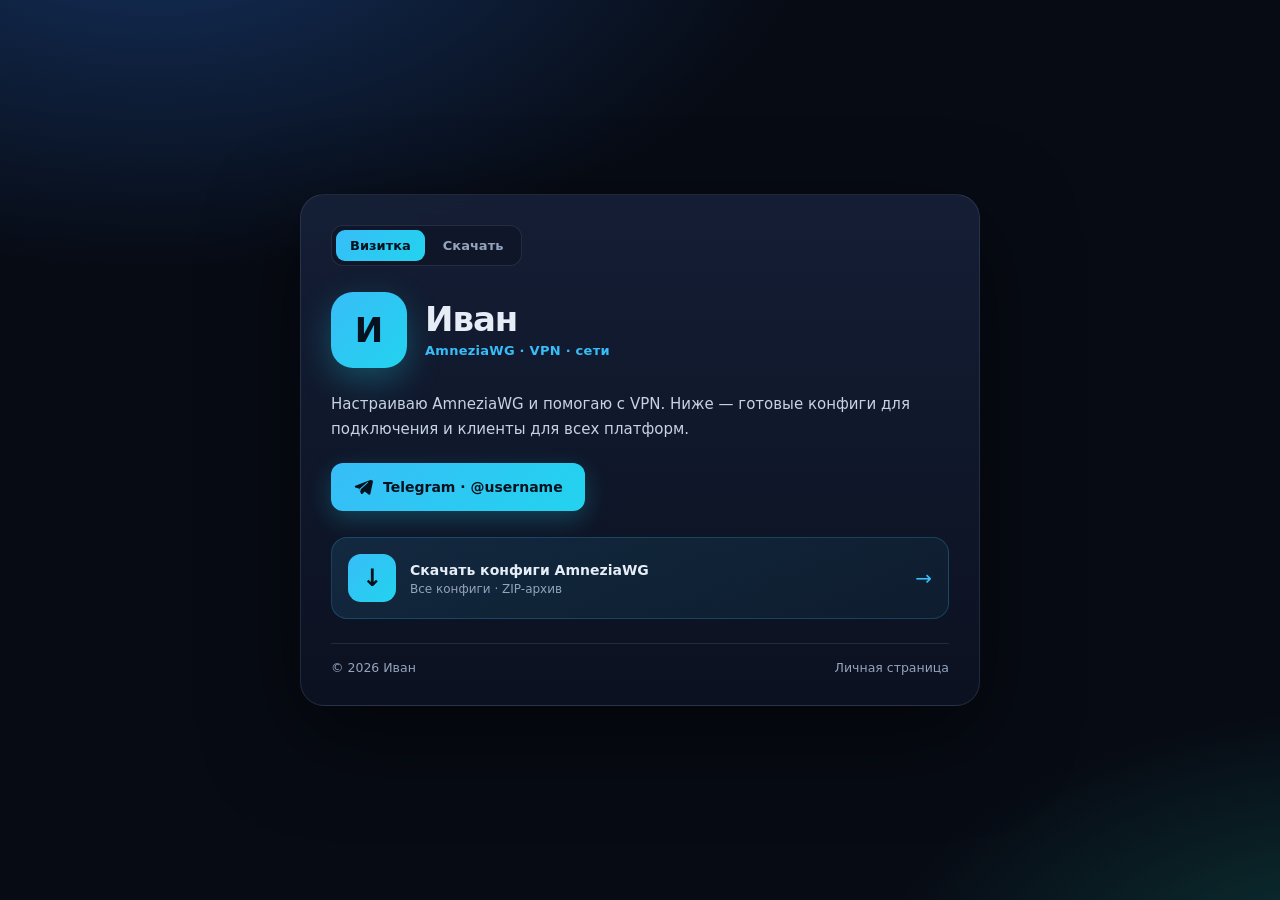
==== index.html @ 909b22ba "Add files via upload" ====
<!doctype html>
<html lang="ru">
<head>
<meta charset="utf-8">
<meta name="viewport" content="width=device-width, initial-scale=1">
<meta name="color-scheme" content="dark">
<title>Иван — личная страница</title>
<style>
  :root {
    --bg: #070b14;
    --line: rgba(148, 163, 184, 0.16);
    --text: #e6edf7;
    --muted: #93a4bd;
    --accent: #38bdf8;
    --accent-2: #22d3ee;
  }
  * { box-sizing: border-box; }
  html, body { height: 100%; }
  body {
    margin: 0;
    min-height: 100%;
    display: grid;
    grid-template-columns: minmax(0, 1fr);
    place-items: center;
    padding: 24px;
    color: var(--text);
    font-family: "Segoe UI", system-ui, -apple-system, "Helvetica Neue", Arial, sans-serif;
    background:
      radial-gradient(1100px 600px at 12% -10%, #14305c 0%, transparent 60%),
      radial-gradient(900px 520px at 108% 112%, #0d3b3b 0%, transparent 58%),
      var(--bg);
  }
  .card {
    width: 100%;
    max-width: 680px;
    padding: 30px;
    border: 1px solid var(--line);
    border-radius: 24px;
    background: linear-gradient(180deg, rgba(22, 32, 56, 0.92), rgba(12, 18, 33, 0.95));
    box-shadow: 0 30px 90px rgba(0, 0, 0, 0.55);
    backdrop-filter: blur(14px);
    animation: rise .45s ease both;
  }
  @keyframes rise {
    from { opacity: 0; transform: translateY(14px); }
    to { opacity: 1; transform: translateY(0); }
  }

  .tabs {
    display: flex;
    gap: 4px;
    width: fit-content;
    margin-bottom: 26px;
    padding: 4px;
    border: 1px solid var(--line);
    border-radius: 12px;
    background: rgba(8, 13, 25, 0.35);
  }
  .tabs a {
    padding: 8px 14px;
    border-radius: 9px;
    color: var(--muted);
    font-size: 13px;
    font-weight: 600;
    text-decoration: none;
    transition: color .15s, background .15s;
  }
  .tabs a:hover:not(.active) { color: var(--text); background: rgba(148, 163, 184, 0.08); }
  .tabs a.active {
    color: #04121f;
    background: linear-gradient(135deg, var(--accent), var(--accent-2));
  }

  .profile { display: flex; align-items: center; gap: 18px; }
  .avatar {
    flex: none;
    width: 76px; height: 76px;
    display: grid; place-items: center;
    border-radius: 22px;
    font-size: 34px;
    font-weight: 800;
    color: #06121f;
    background: linear-gradient(135deg, var(--accent), var(--accent-2));
    box-shadow: 0 12px 34px rgba(34, 211, 238, 0.28);
  }
  h1 {
    margin: 0 0 5px;
    font-size: clamp(26px, 5vw, 34px);
    line-height: 1.1;
    letter-spacing: -0.03em;
  }
  .role { margin: 0; color: var(--accent); font-size: 13px; font-weight: 600; letter-spacing: .02em; }
  .about {
    margin: 24px 0 0;
    color: #c7d3e3;
    font-size: 15px;
    line-height: 1.65;
  }
  .actions { margin-top: 22px; }
  .btn {
    display: inline-flex;
    align-items: center;
    justify-content: center;
    gap: 10px;
    border-radius: 12px;
    padding: 14px 22px;
    font: inherit;
    font-size: 14px;
    font-weight: 650;
    text-decoration: none;
    transition: filter .15s, transform .15s;
  }
  .btn.primary {
    color: #04121f;
    background: linear-gradient(135deg, var(--accent), var(--accent-2));
    box-shadow: 0 8px 24px rgba(34, 211, 238, 0.24);
  }
  .btn.primary:hover { filter: brightness(1.08); transform: translateY(-1px); }
  .btn svg { flex: none; }

  .download-card {
    display: flex;
    align-items: center;
    gap: 14px;
    margin-top: 26px;
    padding: 16px;
    border: 1px solid rgba(56, 189, 248, 0.22);
    border-radius: 16px;
    background: linear-gradient(135deg, rgba(56, 189, 248, 0.12), rgba(34, 211, 238, 0.05));
    color: inherit;
    text-decoration: none;
    transition: border-color .15s, transform .15s, background .15s;
  }
  .download-card:hover {
    border-color: rgba(56, 189, 248, 0.45);
    background: linear-gradient(135deg, rgba(56, 189, 248, 0.18), rgba(34, 211, 238, 0.07));
    transform: translateY(-1px);
  }
  .download-icon {
    flex: none;
    width: 48px; height: 48px;
    display: grid; place-items: center;
    border-radius: 13px;
    color: #04121f;
    font-size: 24px;
    font-weight: 800;
    background: linear-gradient(135deg, var(--accent), var(--accent-2));
  }
  .download-text { flex: 1; min-width: 0; display: flex; flex-direction: column; gap: 3px; }
  .download-text b { font-size: 14px; line-height: 1.3; }
  .download-text span { font-size: 12px; color: var(--muted); }
  .download-arrow { flex: none; color: var(--accent); font-size: 20px; }

  footer {
    display: flex;
    flex-wrap: wrap;
    gap: 6px 10px;
    align-items: center;
    justify-content: space-between;
    margin-top: 24px;
    padding-top: 16px;
    border-top: 1px solid var(--line);
    font-size: 12.5px;
    color: var(--muted);
  }

  @media (max-width: 560px) {
    body { padding: 12px; align-items: start; }
    .card { padding: 22px 18px; border-radius: 20px; margin: 8px 0; }
    .tabs { width: 100%; }
    .tabs a { flex: 1; text-align: center; }
    .profile { gap: 14px; }
    .avatar { width: 62px; height: 62px; font-size: 27px; border-radius: 18px; }
    .about { margin-top: 20px; font-size: 14px; }
    .btn { width: 100%; }
    .download-card { padding: 14px; gap: 11px; }
    .download-icon { width: 42px; height: 42px; font-size: 21px; border-radius: 11px; }
    footer { justify-content: center; text-align: center; }
  }
</style>
</head>
<body>
<main class="card">
  <!-- ЗАМЕНИТЕ: имя, описание, @username и ссылку https://t.me/username -->
  <nav class="tabs" aria-label="Разделы сайта">
    <a href="index.html" class="active" aria-current="page">Визитка</a>
    <a href="download.html">Скачать</a>
  </nav>

  <header class="profile">
    <div class="avatar" aria-hidden="true">И</div>
    <div>
      <h1>Иван</h1>
      <p class="role">AmneziaWG · VPN · сети</p>
    </div>
  </header>

  <p class="about">
    Настраиваю AmneziaWG и помогаю с VPN. Ниже — готовые конфиги для подключения
    и клиенты для всех платформ.
  </p>

  <div class="actions">
    <a class="btn primary" href="https://t.me/username" target="_blank" rel="noopener">
      <svg width="20" height="20" viewBox="0 0 24 24" fill="currentColor" aria-hidden="true">
        <path d="M21.6 3.4 2.9 10.6c-1 .4-1 1.8.1 2.1l4.7 1.4 1.8 5.6c.3.9 1.4 1.1 2 .4l2.5-2.6 4.8 3.5c.8.6 1.9.1 2.1-.8l3-14.6c.2-1.1-.9-1.9-1.9-1.5Zm-3.2 3.2-8.8 7.9c-.3.3-.5.7-.5 1.1l-.3 2.6-1.2-3.8 9.4-8.2c.5-.4 1.2.2.8.7l-.4.5Z"/>
      </svg>
      Telegram · @username
    </a>
  </div>

  <a class="download-card" href="download.html">
    <span class="download-icon" aria-hidden="true">↓</span>
    <span class="download-text">
      <b>Скачать конфиги AmneziaWG</b>
      <span>Все конфиги · ZIP-архив</span>
    </span>
    <span class="download-arrow" aria-hidden="true">→</span>
  </a>

  <footer>
    <span>© 2026 Иван</span>
    <span>Личная страница</span>
  </footer>
</main>
</body>
</html>
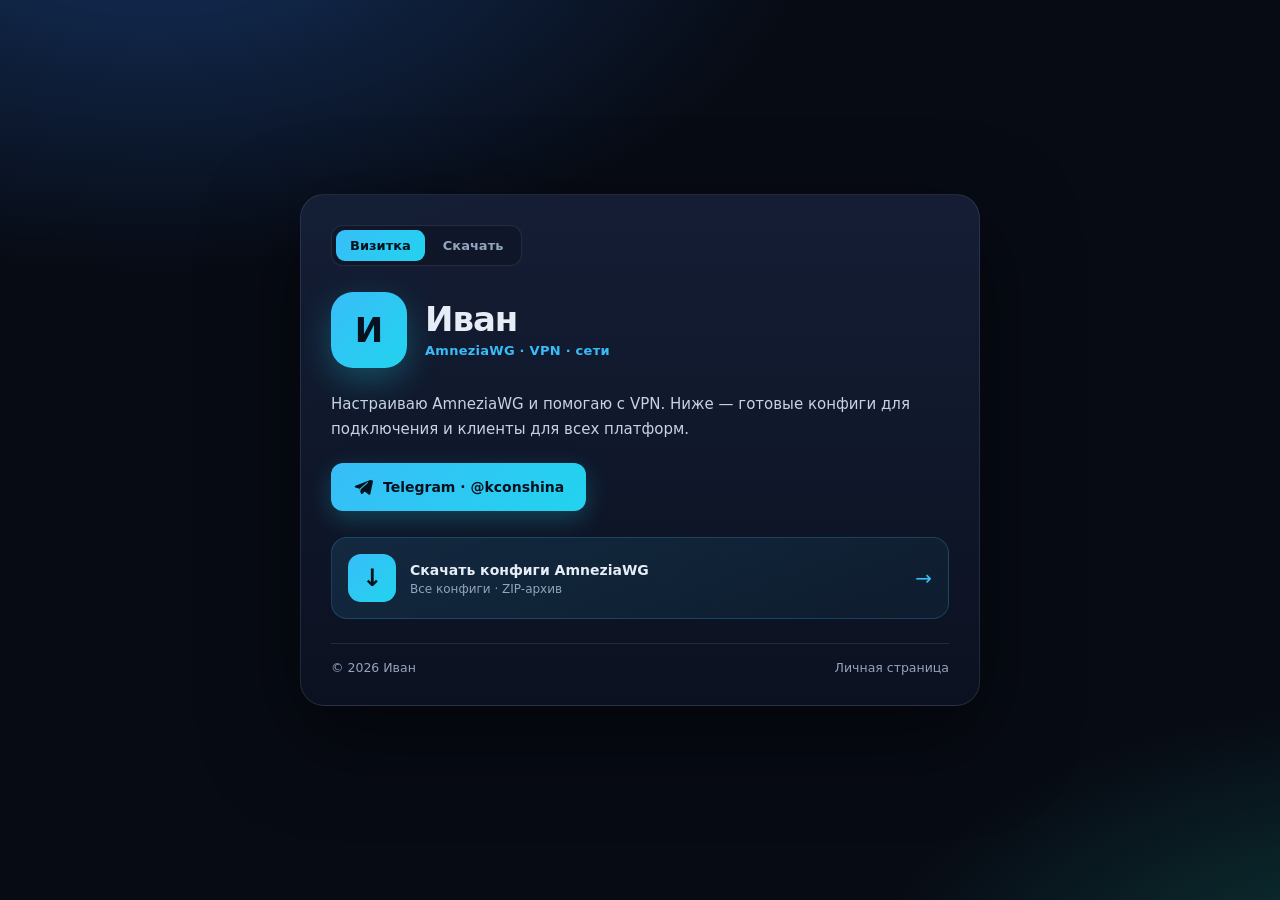
==== commit 3b247bd6: "index.html" ====
--- a/index.html
+++ b/index.html
@@ -205,7 +205,7 @@
       <svg width="20" height="20" viewBox="0 0 24 24" fill="currentColor" aria-hidden="true">
         <path d="M21.6 3.4 2.9 10.6c-1 .4-1 1.8.1 2.1l4.7 1.4 1.8 5.6c.3.9 1.4 1.1 2 .4l2.5-2.6 4.8 3.5c.8.6 1.9.1 2.1-.8l3-14.6c.2-1.1-.9-1.9-1.9-1.5Zm-3.2 3.2-8.8 7.9c-.3.3-.5.7-.5 1.1l-.3 2.6-1.2-3.8 9.4-8.2c.5-.4 1.2.2.8.7l-.4.5Z"/>
       </svg>
-      Telegram · @username
+      Telegram · @kconshina
     </a>
   </div>
 
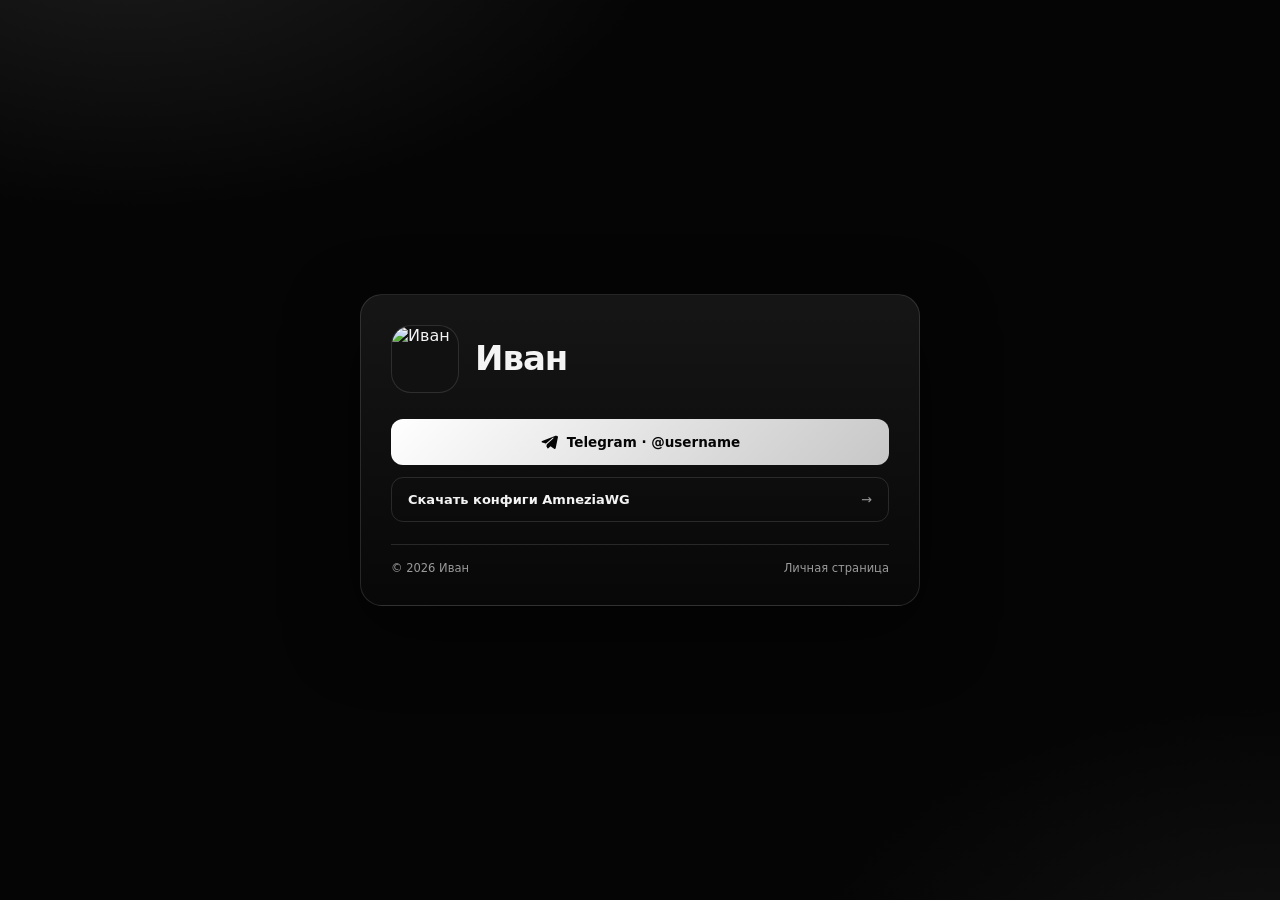
==== commit b41ab1e3: "Add files via upload" ====
--- a/index.html
+++ b/index.html
@@ -4,224 +4,138 @@
 <meta charset="utf-8">
 <meta name="viewport" content="width=device-width, initial-scale=1">
 <meta name="color-scheme" content="dark">
-<title>Иван — личная страница</title>
+<title>Иван — визитка</title>
 <style>
   :root {
-    --bg: #070b14;
-    --line: rgba(148, 163, 184, 0.16);
-    --text: #e6edf7;
-    --muted: #93a4bd;
-    --accent: #38bdf8;
-    --accent-2: #22d3ee;
+    --bg: #050505;
+    --line: rgba(255, 255, 255, 0.12);
+    --text: #f4f4f4;
+    --muted: #9a9a9a;
   }
   * { box-sizing: border-box; }
-  html, body { height: 100%; }
+  html, body { min-height: 100%; }
   body {
     margin: 0;
-    min-height: 100%;
-    display: grid;
-    grid-template-columns: minmax(0, 1fr);
-    place-items: center;
-    padding: 24px;
+    min-height: 100vh;
+    display: flex;
+    align-items: center;
+    justify-content: center;
+    padding: 24px 18px;
     color: var(--text);
     font-family: "Segoe UI", system-ui, -apple-system, "Helvetica Neue", Arial, sans-serif;
     background:
-      radial-gradient(1100px 600px at 12% -10%, #14305c 0%, transparent 60%),
-      radial-gradient(900px 520px at 108% 112%, #0d3b3b 0%, transparent 58%),
+      radial-gradient(900px 500px at 10% -10%, #1d1d1d 0%, transparent 60%),
+      radial-gradient(800px 480px at 100% 110%, #121212 0%, transparent 60%),
       var(--bg);
+    -webkit-font-smoothing: antialiased;
   }
+  .wrap { width: 100%; max-width: 560px; margin: 0 auto; }
+
   .card {
-    width: 100%;
-    max-width: 680px;
     padding: 30px;
     border: 1px solid var(--line);
-    border-radius: 24px;
-    background: linear-gradient(180deg, rgba(22, 32, 56, 0.92), rgba(12, 18, 33, 0.95));
-    box-shadow: 0 30px 90px rgba(0, 0, 0, 0.55);
-    backdrop-filter: blur(14px);
-    animation: rise .45s ease both;
-  }
-  @keyframes rise {
-    from { opacity: 0; transform: translateY(14px); }
-    to { opacity: 1; transform: translateY(0); }
+    border-radius: 22px;
+    background: linear-gradient(180deg, rgba(24, 24, 24, 0.9), rgba(8, 8, 8, 0.94));
+    box-shadow: 0 24px 70px rgba(0, 0, 0, 0.55);
   }
 
-  .tabs {
-    display: flex;
-    gap: 4px;
-    width: fit-content;
-    margin-bottom: 26px;
-    padding: 4px;
-    border: 1px solid var(--line);
-    border-radius: 12px;
-    background: rgba(8, 13, 25, 0.35);
-  }
-  .tabs a {
-    padding: 8px 14px;
-    border-radius: 9px;
-    color: var(--muted);
-    font-size: 13px;
-    font-weight: 600;
-    text-decoration: none;
-    transition: color .15s, background .15s;
-  }
-  .tabs a:hover:not(.active) { color: var(--text); background: rgba(148, 163, 184, 0.08); }
-  .tabs a.active {
-    color: #04121f;
-    background: linear-gradient(135deg, var(--accent), var(--accent-2));
-  }
-
-  .profile { display: flex; align-items: center; gap: 18px; }
+  .profile { display: flex; align-items: center; gap: 16px; }
   .avatar {
     flex: none;
-    width: 76px; height: 76px;
-    display: grid; place-items: center;
-    border-radius: 22px;
-    font-size: 34px;
-    font-weight: 800;
-    color: #06121f;
-    background: linear-gradient(135deg, var(--accent), var(--accent-2));
-    box-shadow: 0 12px 34px rgba(34, 211, 238, 0.28);
+    width: 68px; height: 68px;
+    display: block;
+    object-fit: cover;
+    object-position: center;
+    border: 1px solid var(--line);
+    border-radius: 20px;
+    background: #111;
   }
-  h1 {
-    margin: 0 0 5px;
-    font-size: clamp(26px, 5vw, 34px);
-    line-height: 1.1;
-    letter-spacing: -0.03em;
-  }
-  .role { margin: 0; color: var(--accent); font-size: 13px; font-weight: 600; letter-spacing: .02em; }
-  .about {
-    margin: 24px 0 0;
-    color: #c7d3e3;
-    font-size: 15px;
-    line-height: 1.65;
-  }
-  .actions { margin-top: 22px; }
+  h1 { margin: 0; font-size: clamp(26px, 6vw, 34px); line-height: 1.1; letter-spacing: -0.03em; }
+
   .btn {
     display: inline-flex;
     align-items: center;
     justify-content: center;
-    gap: 10px;
+    gap: 9px;
+    width: 100%;
+    min-height: 46px;
+    margin-top: 26px;
+    padding: 12px 20px;
     border-radius: 12px;
-    padding: 14px 22px;
+    color: #050505;
     font: inherit;
-    font-size: 14px;
+    font-size: 13.5px;
     font-weight: 650;
     text-decoration: none;
+    background: linear-gradient(135deg, #ffffff, #c7c7c7);
     transition: filter .15s, transform .15s;
   }
-  .btn.primary {
-    color: #04121f;
-    background: linear-gradient(135deg, var(--accent), var(--accent-2));
-    box-shadow: 0 8px 24px rgba(34, 211, 238, 0.24);
-  }
-  .btn.primary:hover { filter: brightness(1.08); transform: translateY(-1px); }
+  .btn:hover { filter: brightness(1.06); transform: translateY(-1px); }
   .btn svg { flex: none; }
 
-  .download-card {
+  .download-link {
     display: flex;
     align-items: center;
-    gap: 14px;
-    margin-top: 26px;
-    padding: 16px;
-    border: 1px solid rgba(56, 189, 248, 0.22);
-    border-radius: 16px;
-    background: linear-gradient(135deg, rgba(56, 189, 248, 0.12), rgba(34, 211, 238, 0.05));
-    color: inherit;
+    justify-content: space-between;
+    gap: 12px;
+    margin-top: 12px;
+    padding: 14px 16px;
+    border: 1px solid var(--line);
+    border-radius: 12px;
+    color: var(--text);
+    font-size: 13px;
+    font-weight: 600;
     text-decoration: none;
-    transition: border-color .15s, transform .15s, background .15s;
   }
-  .download-card:hover {
-    border-color: rgba(56, 189, 248, 0.45);
-    background: linear-gradient(135deg, rgba(56, 189, 248, 0.18), rgba(34, 211, 238, 0.07));
-    transform: translateY(-1px);
-  }
-  .download-icon {
-    flex: none;
-    width: 48px; height: 48px;
-    display: grid; place-items: center;
-    border-radius: 13px;
-    color: #04121f;
-    font-size: 24px;
-    font-weight: 800;
-    background: linear-gradient(135deg, var(--accent), var(--accent-2));
-  }
-  .download-text { flex: 1; min-width: 0; display: flex; flex-direction: column; gap: 3px; }
-  .download-text b { font-size: 14px; line-height: 1.3; }
-  .download-text span { font-size: 12px; color: var(--muted); }
-  .download-arrow { flex: none; color: var(--accent); font-size: 20px; }
+  .download-link:hover { background: rgba(255, 255, 255, 0.05); }
+  .download-link span:last-child { color: var(--muted); font-weight: 400; }
 
   footer {
     display: flex;
     flex-wrap: wrap;
-    gap: 6px 10px;
-    align-items: center;
+    gap: 6px 12px;
     justify-content: space-between;
-    margin-top: 24px;
+    margin-top: 22px;
     padding-top: 16px;
     border-top: 1px solid var(--line);
-    font-size: 12.5px;
+    font-size: 11.5px;
     color: var(--muted);
   }
 
   @media (max-width: 560px) {
-    body { padding: 12px; align-items: start; }
-    .card { padding: 22px 18px; border-radius: 20px; margin: 8px 0; }
-    .tabs { width: 100%; }
-    .tabs a { flex: 1; text-align: center; }
-    .profile { gap: 14px; }
-    .avatar { width: 62px; height: 62px; font-size: 27px; border-radius: 18px; }
-    .about { margin-top: 20px; font-size: 14px; }
-    .btn { width: 100%; }
-    .download-card { padding: 14px; gap: 11px; }
-    .download-icon { width: 42px; height: 42px; font-size: 21px; border-radius: 11px; }
+    body { padding: 14px 12px; align-items: flex-start; }
+    .card { padding: 24px 18px; border-radius: 18px; }
+    .avatar { width: 58px; height: 58px; border-radius: 17px; }
     footer { justify-content: center; text-align: center; }
   }
 </style>
 </head>
 <body>
-<main class="card">
-  <!-- ЗАМЕНИТЕ: имя, описание, @username и ссылку https://t.me/username -->
-  <nav class="tabs" aria-label="Разделы сайта">
-    <a href="index.html" class="active" aria-current="page">Визитка</a>
-    <a href="download.html">Скачать</a>
-  </nav>
+<div class="wrap">
+  <main class="card">
+    <!-- ЗАМЕНИТЕ: имя, @username и ссылку https://t.me/ваш_ник -->
+    <header class="profile">
+      <img class="avatar" src="avatar.jpg" alt="Иван">
+      <h1>Иван</h1>
+    </header>
 
-  <header class="profile">
-    <div class="avatar" aria-hidden="true">И</div>
-    <div>
-      <h1>Иван</h1>
-      <p class="role">AmneziaWG · VPN · сети</p>
-    </div>
-  </header>
-
-  <p class="about">
-    Настраиваю AmneziaWG и помогаю с VPN. Ниже — готовые конфиги для подключения
-    и клиенты для всех платформ.
-  </p>
-
-  <div class="actions">
-    <a class="btn primary" href="https://t.me/username" target="_blank" rel="noopener">
-      <svg width="20" height="20" viewBox="0 0 24 24" fill="currentColor" aria-hidden="true">
+    <a class="btn" href="https://t.me/" target="_blank" rel="noopener">
+      <svg width="18" height="18" viewBox="0 0 24 24" fill="currentColor" aria-hidden="true">
         <path d="M21.6 3.4 2.9 10.6c-1 .4-1 1.8.1 2.1l4.7 1.4 1.8 5.6c.3.9 1.4 1.1 2 .4l2.5-2.6 4.8 3.5c.8.6 1.9.1 2.1-.8l3-14.6c.2-1.1-.9-1.9-1.9-1.5Zm-3.2 3.2-8.8 7.9c-.3.3-.5.7-.5 1.1l-.3 2.6-1.2-3.8 9.4-8.2c.5-.4 1.2.2.8.7l-.4.5Z"/>
       </svg>
-      Telegram · @kconshina
+      Telegram · @username
     </a>
-  </div>
 
-  <a class="download-card" href="download.html">
-    <span class="download-icon" aria-hidden="true">↓</span>
-    <span class="download-text">
-      <b>Скачать конфиги AmneziaWG</b>
-      <span>Все конфиги · ZIP-архив</span>
-    </span>
-    <span class="download-arrow" aria-hidden="true">→</span>
-  </a>
+    <a class="download-link" href="download.html">
+      <span>Скачать конфиги AmneziaWG</span>
+      <span>→</span>
+    </a>
 
-  <footer>
-    <span>© 2026 Иван</span>
-    <span>Личная страница</span>
-  </footer>
-</main>
+    <footer>
+      <span>© 2026 Иван</span>
+      <span>Личная страница</span>
+    </footer>
+  </main>
+</div>
 </body>
 </html>
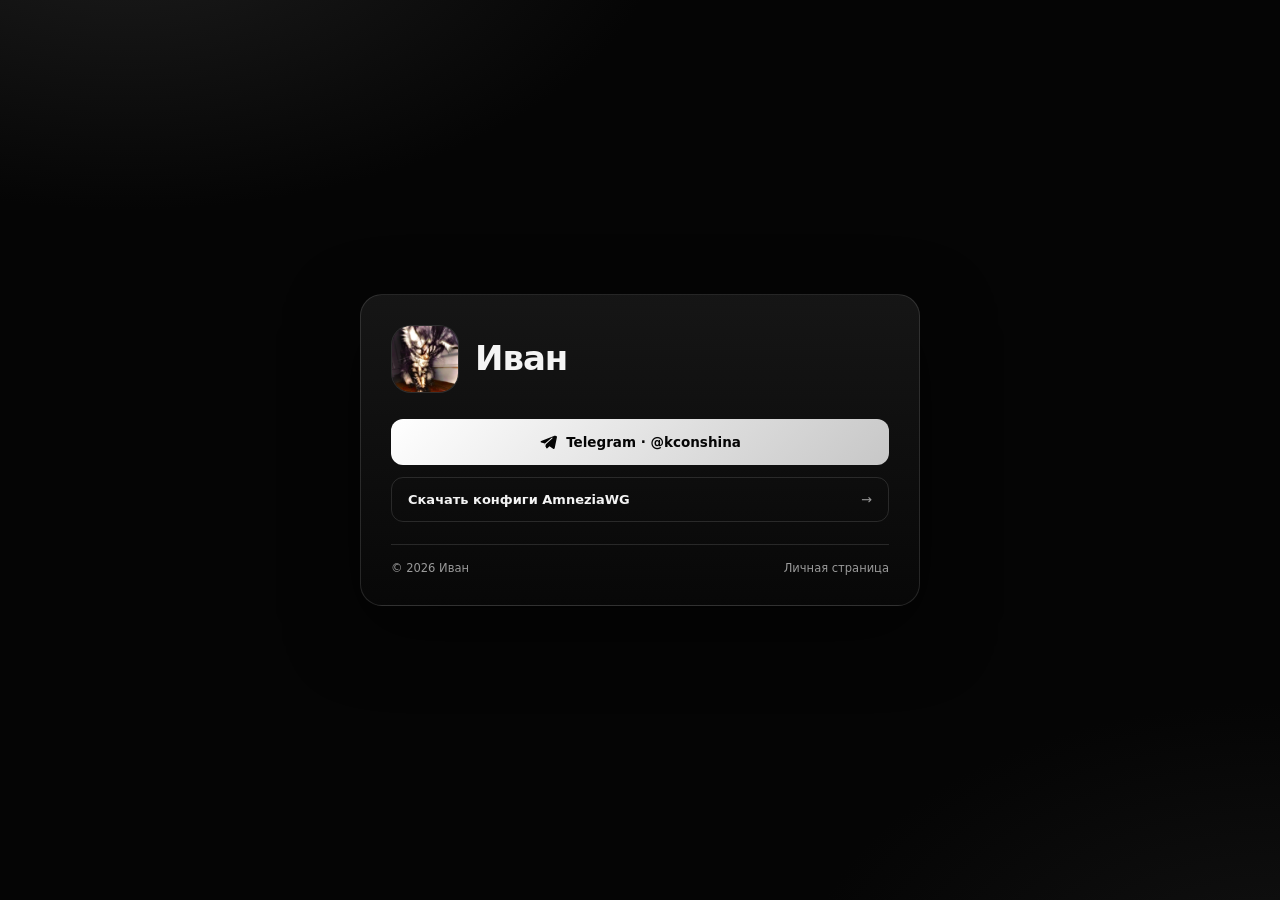
==== commit d4d683d1: "Update index.html" ====
--- a/index.html
+++ b/index.html
@@ -123,7 +123,7 @@
       <svg width="18" height="18" viewBox="0 0 24 24" fill="currentColor" aria-hidden="true">
         <path d="M21.6 3.4 2.9 10.6c-1 .4-1 1.8.1 2.1l4.7 1.4 1.8 5.6c.3.9 1.4 1.1 2 .4l2.5-2.6 4.8 3.5c.8.6 1.9.1 2.1-.8l3-14.6c.2-1.1-.9-1.9-1.9-1.5Zm-3.2 3.2-8.8 7.9c-.3.3-.5.7-.5 1.1l-.3 2.6-1.2-3.8 9.4-8.2c.5-.4 1.2.2.8.7l-.4.5Z"/>
       </svg>
-      Telegram · @username
+      Telegram · @kconshina
     </a>
 
     <a class="download-link" href="download.html">
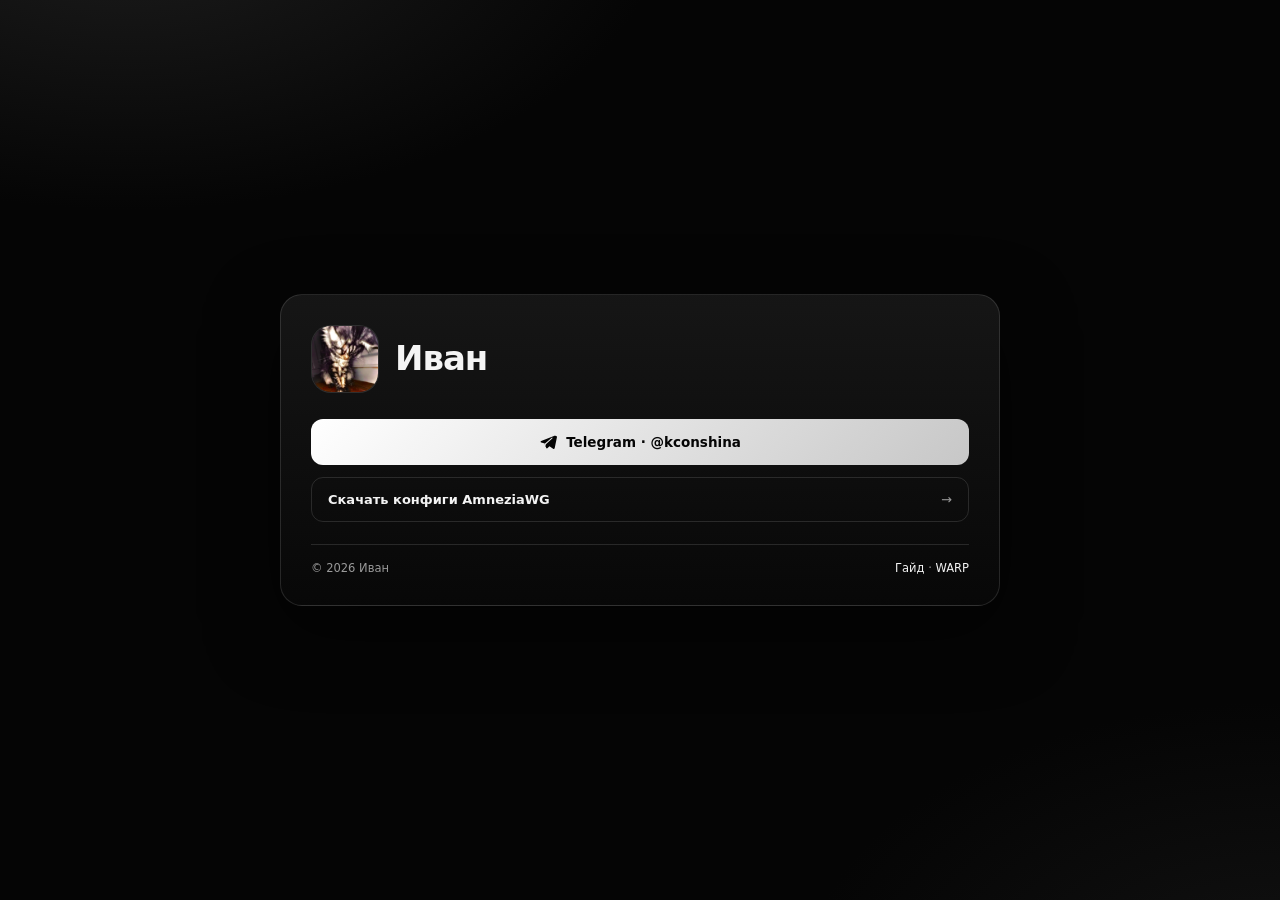
==== commit a61806db: "Add files via upload" ====
--- a/index.html
+++ b/index.html
@@ -29,7 +29,7 @@
       var(--bg);
     -webkit-font-smoothing: antialiased;
   }
-  .wrap { width: 100%; max-width: 560px; margin: 0 auto; }
+  .wrap { width: 100%; max-width: 720px; margin: 0 auto; }
 
   .card {
     padding: 30px;
@@ -101,6 +101,8 @@
     font-size: 11.5px;
     color: var(--muted);
   }
+  footer a { color: var(--text); text-decoration: none; }
+  footer a:hover { text-decoration: underline; }
 
   @media (max-width: 560px) {
     body { padding: 14px 12px; align-items: flex-start; }
@@ -112,14 +114,15 @@
 </head>
 <body>
 <div class="wrap">
+
   <main class="card">
-    <!-- ЗАМЕНИТЕ: имя, @username и ссылку https://t.me/ваш_ник -->
+    <!-- ЗАМЕНИТЕ: имя и ссылку https://t.me/kconshina при необходимости -->
     <header class="profile">
       <img class="avatar" src="avatar.jpg" alt="Иван">
       <h1>Иван</h1>
     </header>
 
-    <a class="btn" href="https://t.me/" target="_blank" rel="noopener">
+    <a class="btn" href="https://t.me/kconshina" target="_blank" rel="noopener">
       <svg width="18" height="18" viewBox="0 0 24 24" fill="currentColor" aria-hidden="true">
         <path d="M21.6 3.4 2.9 10.6c-1 .4-1 1.8.1 2.1l4.7 1.4 1.8 5.6c.3.9 1.4 1.1 2 .4l2.5-2.6 4.8 3.5c.8.6 1.9.1 2.1-.8l3-14.6c.2-1.1-.9-1.9-1.9-1.5Zm-3.2 3.2-8.8 7.9c-.3.3-.5.7-.5 1.1l-.3 2.6-1.2-3.8 9.4-8.2c.5-.4 1.2.2.8.7l-.4.5Z"/>
       </svg>
@@ -133,9 +136,10 @@
 
     <footer>
       <span>© 2026 Иван</span>
-      <span>Личная страница</span>
+      <span><a href="guide.html">Гайд</a> · <a href="warp.html">WARP</a></span>
     </footer>
   </main>
+
 </div>
 </body>
 </html>
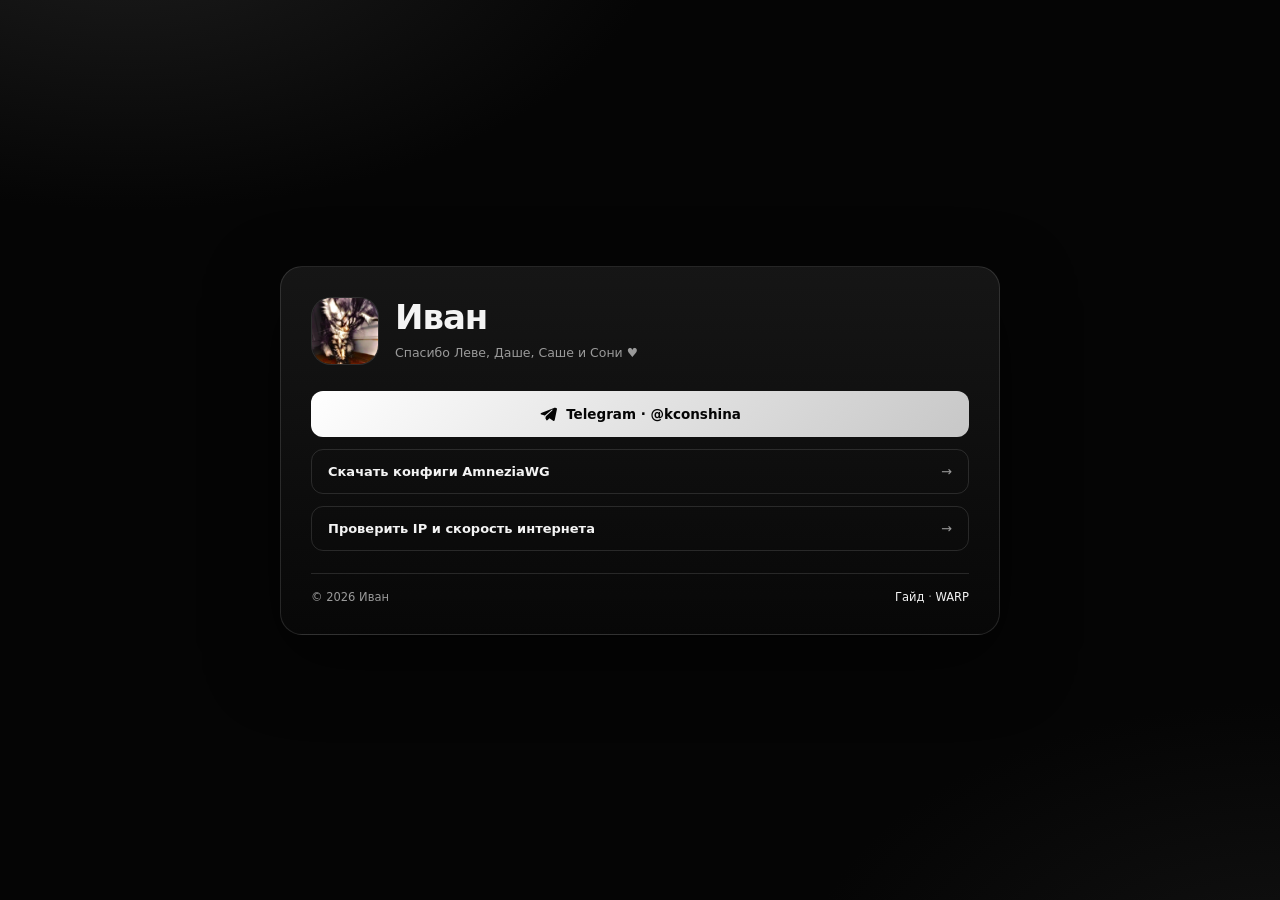
==== commit 9081ac24: "Add files via upload" ====
--- a/index.html
+++ b/index.html
@@ -32,6 +32,8 @@
   .wrap { width: 100%; max-width: 720px; margin: 0 auto; }
 
   .card {
+    position: relative;
+    z-index: 1;
     padding: 30px;
     border: 1px solid var(--line);
     border-radius: 22px;
@@ -51,6 +53,51 @@
     background: #111;
   }
   h1 { margin: 0; font-size: clamp(26px, 6vw, 34px); line-height: 1.1; letter-spacing: -0.03em; }
+  .profile > div { min-width: 0; }
+  .thanks {
+    width: fit-content;
+    margin: 7px 0 0;
+    color: var(--muted);
+    font-size: 12.5px;
+    line-height: 1.45;
+    cursor: pointer;
+    user-select: none;
+    transition: color .15s, transform .15s;
+  }
+  .thanks:hover { color: var(--text); }
+  .thanks.pop { color: var(--text); transform: scale(1.04); }
+  .thanks:focus-visible { outline: 1px solid var(--line); outline-offset: 4px; border-radius: 4px; }
+
+  /* Сердечки на фоне */
+  .hearts {
+    position: fixed;
+    inset: 0;
+    overflow: hidden;
+    pointer-events: none;
+    z-index: 0;
+  }
+  .heart {
+    position: absolute;
+    color: #fff;
+    line-height: 1;
+    user-select: none;
+    animation: heart-float var(--dur, 2.4s) ease-out forwards;
+    will-change: transform, opacity;
+  }
+  @keyframes heart-float {
+    0%   { opacity: 0; transform: translate3d(0, 0, 0) rotate(var(--rot, 0deg)); }
+    15%  { opacity: var(--alpha, .5); }
+    55%  { opacity: var(--alpha, .5); }
+    100% { opacity: 0; transform: translate3d(var(--dx, 0px), var(--dy, -100px), 0) rotate(var(--rot, 0deg)); }
+  }
+  /* Если в системе включено «уменьшить движение», сердечки не летят, а просто гаснут */
+  .heart.still { animation-name: heart-still; }
+  @keyframes heart-still {
+    0%   { opacity: 0; }
+    15%  { opacity: var(--alpha, .5); }
+    55%  { opacity: var(--alpha, .5); }
+    100% { opacity: 0; }
+  }
 
   .btn {
     display: inline-flex;
@@ -113,13 +160,17 @@
 </style>
 </head>
 <body>
+<div class="hearts" id="hearts" aria-hidden="true"></div>
 <div class="wrap">
 
   <main class="card">
     <!-- ЗАМЕНИТЕ: имя и ссылку https://t.me/kconshina при необходимости -->
     <header class="profile">
       <img class="avatar" src="avatar.jpg" alt="Иван">
-      <h1>Иван</h1>
+      <div>
+        <h1>Иван</h1>
+        <p class="thanks" id="thanks" role="button" tabindex="0" title="Нажми — появятся сердечки">Спасибо Леве, Даше, Саше и Сони ♥</p>
+      </div>
     </header>
 
     <a class="btn" href="https://t.me/kconshina" target="_blank" rel="noopener">
@@ -134,6 +185,11 @@
       <span>→</span>
     </a>
 
+    <a class="download-link" href="ip.html">
+      <span>Проверить IP и скорость интернета</span>
+      <span>→</span>
+    </a>
+
     <footer>
       <span>© 2026 Иван</span>
       <span><a href="guide.html">Гайд</a> · <a href="warp.html">WARP</a></span>
@@ -141,5 +197,43 @@
   </main>
 
 </div>
+
+<script>
+(function () {
+  'use strict';
+  var hearts = document.getElementById('hearts');
+  var thanks = document.getElementById('thanks');
+  var reduceMotion = window.matchMedia && window.matchMedia('(prefers-reduced-motion: reduce)').matches;
+
+  function spawnHearts() {
+    thanks.classList.add('pop');
+    setTimeout(function () { thanks.classList.remove('pop'); }, 220);
+
+    for (var i = 0; i < 18; i++) {
+      var heart = document.createElement('span');
+      heart.className = reduceMotion ? 'heart still' : 'heart';
+      heart.textContent = Math.random() < 0.25 ? '♡' : '♥';
+      heart.style.fontSize = (13 + Math.random() * 25).toFixed(0) + 'px';
+      heart.style.left = (4 + Math.random() * 92).toFixed(1) + '%';
+      heart.style.top = (12 + Math.random() * 83).toFixed(1) + '%';
+      heart.style.setProperty('--dx', ((Math.random() - 0.5) * 100).toFixed(0) + 'px');
+      heart.style.setProperty('--dy', '-' + (60 + Math.random() * 130).toFixed(0) + 'px');
+      heart.style.setProperty('--rot', ((Math.random() - 0.5) * 60).toFixed(0) + 'deg');
+      heart.style.setProperty('--dur', (3.2 + Math.random() * 2.4).toFixed(2) + 's');
+      heart.style.setProperty('--alpha', (0.35 + Math.random() * 0.45).toFixed(2));
+      hearts.appendChild(heart);
+      heart.addEventListener('animationend', function () { this.remove(); });
+    }
+  }
+
+  thanks.addEventListener('click', spawnHearts);
+  thanks.addEventListener('keydown', function (e) {
+    if (e.key === 'Enter' || e.key === ' ') {
+      e.preventDefault();
+      spawnHearts();
+    }
+  });
+})();
+</script>
 </body>
 </html>
